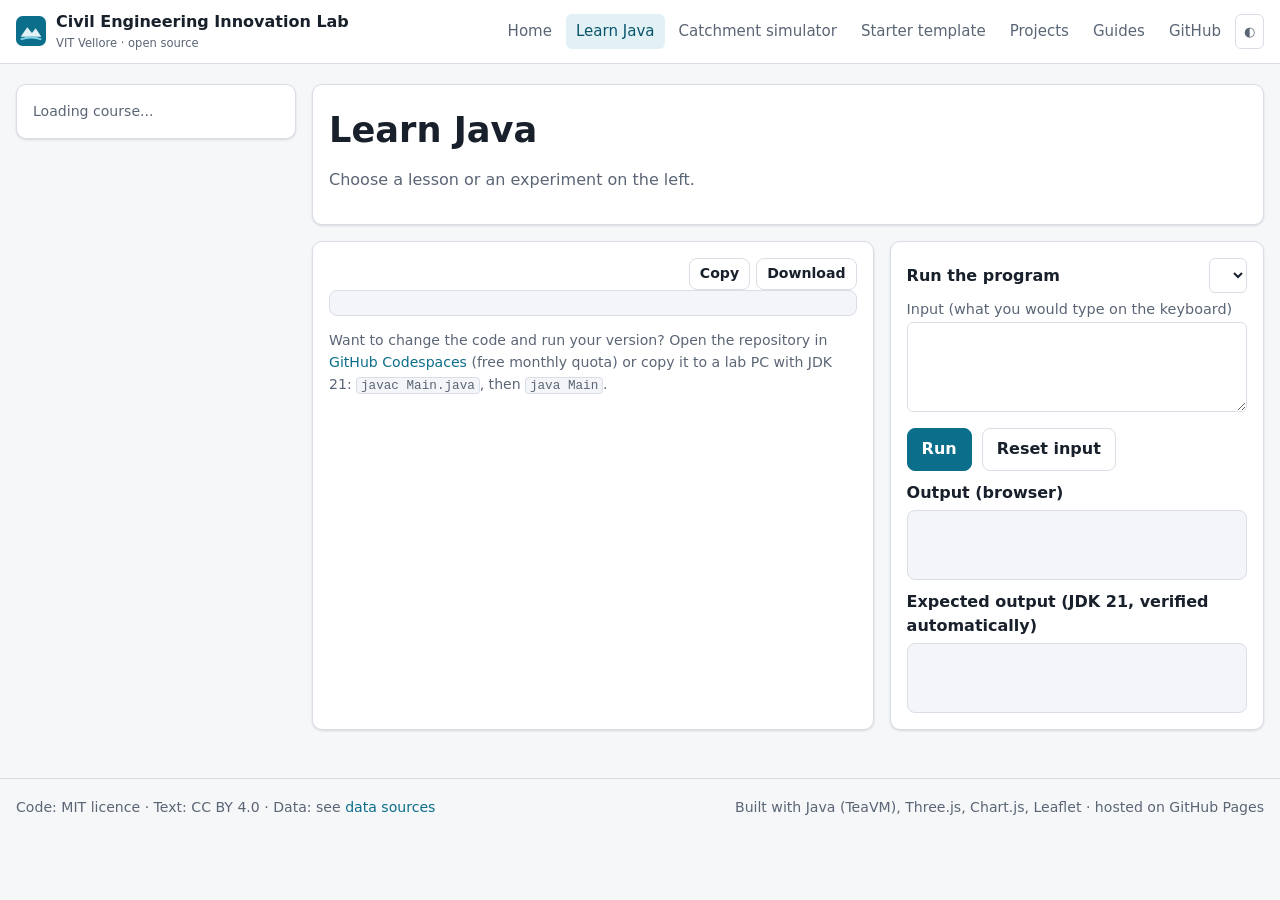
==== site/learn.html @ c2de1eef "Establish the Civil Engineering Innovation Lab: course, Java core, website, template, Android app - " ====
<!doctype html>
<html lang="en">
<head>
  <meta charset="utf-8">
  <meta name="viewport" content="width=device-width, initial-scale=1">
  <title>Learn Java</title>
  <meta name="description" content="Java from zero for civil engineers: 14 lessons and 23 laboratory experiments, each runnable in the browser.">
  <link rel="icon" href="assets/img/favicon.svg" type="image/svg+xml">
  <link rel="stylesheet" href="assets/css/lab.css">
  <link rel="stylesheet" href="assets/vendor/highlight/github.min.css" id="hl-light">
  <link rel="stylesheet" href="assets/vendor/highlight/github-dark.min.css" id="hl-dark" disabled>
  <script src="assets/vendor/marked/marked.umd.js"></script>
  <script src="assets/vendor/highlight/highlight.min.js"></script>
</head>
<body>
<main>
  <div class="learn">
    <aside class="card" id="toc" aria-label="Lessons and experiments">
      <div class="muted small">Loading course...</div>
    </aside>
    <section>
      <div id="content" class="card">
        <h1>Learn Java</h1>
        <p class="muted">Choose a lesson or an experiment on the left.</p>
      </div>
      <div class="workbench" id="workbench" hidden>
        <div class="card">
          <div class="row" style="justify-content:space-between;align-items:center">
            <div class="tabs" id="file-tabs" style="margin:0;border:none"></div>
            <div class="row" style="gap:6px">
              <button class="btn sm" id="copy-code">Copy</button>
              <a class="btn sm" id="download-code" download>Download</a>
            </div>
          </div>
          <pre><code class="language-java" id="code"></code></pre>
          <p class="small muted" style="margin-bottom:0">Want to change the code and run your version?
            Open the repository in <a id="codespaces-link" rel="noopener">GitHub Codespaces</a> (free monthly quota) or copy it to
            a lab PC with JDK 21: <code>javac Main.java</code>, then <code>java Main</code>.</p>
        </div>
        <div class="card io">
          <div class="head" style="margin-top:0">
            <b>Run the program</b>
            <select id="case-select" aria-label="Test case" style="width:auto"></select>
          </div>
          <div id="run-note" class="notice warn small" hidden></div>
          <label for="stdin">Input (what you would type on the keyboard)</label>
          <textarea id="stdin" spellcheck="false"></textarea>
          <div class="row" style="margin-top:8px">
            <button class="btn primary" id="run">Run</button>
            <button class="btn" id="reset-input">Reset input</button>
            <span id="run-status" class="small muted"></span>
          </div>
          <div class="head"><b>Output (browser)</b><span id="match"></span></div>
          <pre id="stdout"></pre>
          <div class="head"><b>Expected output (JDK 21, verified automatically)</b></div>
          <pre id="expected"></pre>
        </div>
      </div>
    </section>
  </div>
</main>
<script type="module" src="assets/js/learn.js"></script>
</body>
</html>
---- site/assets/css/lab.css ----
/* VIT Civil Engineering Innovation Lab - shared styles */
:root {
  --bg: #f6f7f9;
  --surface: #ffffff;
  --surface-2: #eef1f5;
  --border: #d9dee6;
  --text: #17202b;
  --muted: #5a6575;
  --accent: #0b6e8a;
  --accent-strong: #08546a;
  --accent-soft: #e2f1f5;
  --navy: #0f2c59;
  --warn: #9a5b00;
  --warn-soft: #fff4e0;
  --ok: #1d7a46;
  --ok-soft: #e5f5ec;
  --bad: #b3261e;
  --bad-soft: #fdecea;
  --code-bg: #f3f5f8;
  --shadow: 0 1px 2px rgba(16, 24, 40, .06), 0 1px 3px rgba(16, 24, 40, .08);
  --radius: 10px;
  --mono: ui-monospace, SFMono-Regular, Menlo, Consolas, "Liberation Mono", monospace;
  --sans: system-ui, -apple-system, "Segoe UI", Roboto, "Helvetica Neue", Arial, sans-serif;
  color-scheme: light;
}
@media (prefers-color-scheme: dark) {
  :root:not([data-theme="light"]) {
    --bg: #0f1419; --surface: #161d25; --surface-2: #1d2630; --border: #2c3845; --text: #e4e9ef;
    --muted: #9aa7b5; --accent: #4cb8d6; --accent-strong: #7fd0e6; --accent-soft: #15323c; --navy: #9fc1ef;
    --warn: #f0b660; --warn-soft: #3a2c14; --ok: #6fd39a; --ok-soft: #133024; --bad: #ff8a80; --bad-soft: #3b1714;
    --code-bg: #10161d; --shadow: 0 1px 2px rgba(0, 0, 0, .4); color-scheme: dark;
  }
}
:root[data-theme="dark"] {
  --bg: #0f1419; --surface: #161d25; --surface-2: #1d2630; --border: #2c3845; --text: #e4e9ef;
  --muted: #9aa7b5; --accent: #4cb8d6; --accent-strong: #7fd0e6; --accent-soft: #15323c; --navy: #9fc1ef;
  --warn: #f0b660; --warn-soft: #3a2c14; --ok: #6fd39a; --ok-soft: #133024; --bad: #ff8a80; --bad-soft: #3b1714;
  --code-bg: #10161d; --shadow: 0 1px 2px rgba(0, 0, 0, .4); color-scheme: dark;
}

* { box-sizing: border-box; }
html, body { margin: 0; padding: 0; }
body { background: var(--bg); color: var(--text); font: 16px/1.55 var(--sans); }
a { color: var(--accent); text-decoration: none; }
a:hover { text-decoration: underline; }
img, svg, canvas { max-width: 100%; }
code, pre, kbd { font-family: var(--mono); font-size: .9em; }
:not(pre) > code { background: var(--code-bg); border: 1px solid var(--border); border-radius: 4px; padding: 0 .3em; }
pre { background: var(--code-bg); border: 1px solid var(--border); border-radius: 8px; padding: 12px 14px; overflow: auto; }
h1, h2, h3, h4 { line-height: 1.25; color: var(--text); }
h1 { font-size: clamp(1.6rem, 3vw, 2.2rem); margin: .2em 0 .4em; }
h2 { font-size: 1.35rem; margin: 1.4em 0 .5em; }
h3 { font-size: 1.1rem; margin: 1.2em 0 .4em; }
table { border-collapse: collapse; width: 100%; font-size: .93rem; }
th, td { border-bottom: 1px solid var(--border); padding: 6px 8px; text-align: left; vertical-align: top; }
th { color: var(--muted); font-weight: 600; background: var(--surface-2); }
.table-wrap { overflow: auto; border: 1px solid var(--border); border-radius: 8px; }
.table-wrap table th:first-child, .table-wrap table td:first-child { padding-left: 12px; }

/* layout */
.site-header { position: sticky; top: 0; z-index: 1000; background: var(--surface); border-bottom: 1px solid var(--border); }
.site-header .bar { display: flex; align-items: center; gap: 16px; max-width: 1280px; margin: 0 auto; padding: 10px 16px; }
.brand { display: flex; align-items: center; gap: 10px; font-weight: 700; color: var(--text); white-space: nowrap; }
.brand:hover { text-decoration: none; }
.brand small { display: block; font-weight: 500; color: var(--muted); font-size: .72rem; }
.nav { display: flex; gap: 4px; flex-wrap: wrap; margin-left: auto; }
.nav a { color: var(--muted); padding: 6px 10px; border-radius: 6px; font-weight: 500; font-size: .94rem; }
.nav a:hover { background: var(--surface-2); color: var(--text); text-decoration: none; }
.nav a.active { color: var(--accent-strong); background: var(--accent-soft); }
.theme-btn { border: 1px solid var(--border); background: var(--surface); color: var(--muted); border-radius: 6px; padding: 5px 8px; cursor: pointer; }
.menu-btn { display: none; }
main { max-width: 1280px; margin: 0 auto; padding: 20px 16px 48px; }
.site-footer { border-top: 1px solid var(--border); color: var(--muted); font-size: .88rem; }
.site-footer .inner { max-width: 1280px; margin: 0 auto; padding: 18px 16px; display: flex; flex-wrap: wrap; gap: 8px 24px; justify-content: space-between; }

@media (max-width: 860px) {
  .menu-btn { display: inline-block; margin-left: auto; border: 1px solid var(--border); background: var(--surface); color: var(--text); border-radius: 6px; padding: 5px 10px; }
  .nav { display: none; width: 100%; order: 3; flex-direction: column; margin: 0; }
  .nav.open { display: flex; }
  .site-header .bar { flex-wrap: wrap; }
}

/* components */
.card { background: var(--surface); border: 1px solid var(--border); border-radius: var(--radius); box-shadow: var(--shadow); padding: 16px; }
.card h2:first-child, .card h3:first-child { margin-top: 0; }
.grid { display: grid; gap: 16px; }
.grid.cols-2 { grid-template-columns: repeat(auto-fit, minmax(min(100%, 420px), 1fr)); }
.grid.cols-3 { grid-template-columns: repeat(auto-fit, minmax(260px, 1fr)); }
.grid.cols-4 { grid-template-columns: repeat(auto-fit, minmax(200px, 1fr)); }
.muted { color: var(--muted); }
.small { font-size: .88rem; }
.badge { display: inline-block; font-size: .75rem; font-weight: 600; padding: 2px 8px; border-radius: 999px; border: 1px solid var(--border); color: var(--muted); background: var(--surface-2); }
.badge.ok { color: var(--ok); background: var(--ok-soft); border-color: transparent; }
.badge.warn { color: var(--warn); background: var(--warn-soft); border-color: transparent; }
.badge.accent { color: var(--accent-strong); background: var(--accent-soft); border-color: transparent; }
.notice { border-radius: 8px; padding: 10px 14px; border: 1px solid var(--border); background: var(--surface-2); font-size: .93rem; }
.notice.warn { background: var(--warn-soft); border-color: transparent; }
.notice.ok { background: var(--ok-soft); border-color: transparent; }
.notice.bad { background: var(--bad-soft); border-color: transparent; }
.btn { display: inline-flex; align-items: center; gap: 6px; border: 1px solid var(--border); background: var(--surface); color: var(--text); padding: 8px 14px; border-radius: 8px; font: inherit; font-weight: 600; cursor: pointer; text-decoration: none; }
.btn:hover { background: var(--surface-2); text-decoration: none; }
.btn.primary { background: var(--accent); border-color: var(--accent); color: #fff; }
.btn.primary:hover { background: var(--accent-strong); }
:root[data-theme="dark"] .btn.primary { color: #06212a; }
.btn:disabled { opacity: .55; cursor: progress; }
.btn.sm { padding: 4px 10px; font-size: .88rem; }
label { font-size: .9rem; color: var(--muted); font-weight: 500; }
input[type=number], input[type=text], input[type=date], select, textarea {
  font: inherit; color: var(--text); background: var(--surface); border: 1px solid var(--border); border-radius: 6px; padding: 6px 8px; width: 100%;
}
textarea { font-family: var(--mono); font-size: .9rem; resize: vertical; }
.field { display: flex; flex-direction: column; gap: 4px; margin-bottom: 10px; }
.row { display: flex; gap: 10px; flex-wrap: wrap; align-items: end; }
.row > .field { flex: 1 1 120px; }
.stat { background: var(--surface); border: 1px solid var(--border); border-radius: var(--radius); padding: 12px 14px; }
.stat .label { color: var(--muted); font-size: .82rem; }
.stat .value { font-size: 1.35rem; font-weight: 700; font-variant-numeric: tabular-nums; }
.stat .unit { font-size: .85rem; color: var(--muted); font-weight: 500; }
.tabs { display: flex; gap: 4px; border-bottom: 1px solid var(--border); margin-bottom: 12px; flex-wrap: wrap; }
.tabs button { background: none; border: none; border-bottom: 2px solid transparent; padding: 8px 12px; color: var(--muted); font: inherit; font-weight: 600; cursor: pointer; }
.tabs button.active { color: var(--accent-strong); border-bottom-color: var(--accent); }

/* hero */
.hero { padding: 28px 0 8px; }
.hero p.lead { font-size: 1.1rem; color: var(--muted); max-width: 820px; }
.flow { display: grid; grid-template-columns: repeat(auto-fit, minmax(170px, 1fr)); gap: 10px; counter-reset: step; }
.flow .step { counter-increment: step; background: var(--surface); border: 1px solid var(--border); border-radius: var(--radius); padding: 12px; }
.flow .step::before { content: counter(step); display: inline-grid; place-items: center; width: 24px; height: 24px; border-radius: 50%; background: var(--accent); color: #fff; font-size: .8rem; font-weight: 700; margin-bottom: 6px; }

/* course explorer */
.learn { display: grid; grid-template-columns: 280px minmax(0, 1fr); gap: 16px; align-items: start; }
.learn aside { position: sticky; top: 64px; max-height: calc(100vh - 80px); overflow: auto; }
.learn aside h3 { font-size: .8rem; text-transform: uppercase; letter-spacing: .06em; color: var(--muted); margin: 12px 8px 6px; }
.learn aside a { display: block; padding: 6px 8px; border-radius: 6px; color: var(--text); font-size: .92rem; }
.learn aside a .id { font-family: var(--mono); color: var(--muted); margin-right: 6px; font-size: .82rem; }
.learn aside a.active { background: var(--accent-soft); color: var(--accent-strong); }
.learn aside a:hover { text-decoration: none; background: var(--surface-2); }
.prose { max-width: 860px; }
.prose table { margin: 10px 0; }
.workbench { display: grid; grid-template-columns: minmax(0, 1.5fr) minmax(0, 1fr); gap: 16px; margin-top: 16px; }
.workbench pre { margin: 0; max-height: 560px; }
.io textarea { min-height: 90px; }
.io pre { min-height: 70px; white-space: pre-wrap; }
.io .head { display: flex; justify-content: space-between; align-items: center; gap: 8px; margin: 10px 0 4px; }
@media (max-width: 980px) {
  .learn { grid-template-columns: 1fr; }
  .learn aside { position: static; max-height: 260px; }
  .workbench { grid-template-columns: 1fr; }
}

/* catchment app */
.app { display: grid; grid-template-columns: 360px minmax(0, 1fr); gap: 16px; align-items: start; }
.app .controls { display: flex; flex-direction: column; gap: 12px; }
.app .controls .card { padding: 14px; }
.app .controls h3 { margin: 0 0 8px; font-size: 1rem; }
.viewport { position: relative; height: 520px; border-radius: var(--radius); overflow: hidden; border: 1px solid var(--border); background: #0b1720; }
.viewport canvas { display: block; width: 100%; height: 100%; }
.hud { position: absolute; left: 10px; top: 10px; background: rgba(8, 18, 26, .78); color: #e8f1f6; border-radius: 8px; padding: 8px 10px; font-size: .85rem; pointer-events: none; max-width: 70%; }
.hud b { font-variant-numeric: tabular-nums; }
.legend { position: absolute; right: 10px; bottom: 10px; background: rgba(8, 18, 26, .78); color: #e8f1f6; border-radius: 8px; padding: 8px 10px; font-size: .78rem; }
.legend .bar { width: 160px; height: 10px; border-radius: 3px; margin: 4px 0; }
.timeline { display: flex; gap: 10px; align-items: center; margin-top: 10px; flex-wrap: wrap; }
.timeline input[type=range] { flex: 1 1 240px; }
.timeline input#exag { flex: 0 0 90px; }
#map { height: 380px; border-radius: var(--radius); border: 1px solid var(--border); }
.chart-box { position: relative; height: 340px; }
.cn-table input { width: 64px; padding: 3px 6px; }
.spinner { display: inline-block; width: 14px; height: 14px; border: 2px solid currentColor; border-right-color: transparent; border-radius: 50%; animation: spin .8s linear infinite; vertical-align: -2px; }
@keyframes spin { to { transform: rotate(360deg); } }
@media (max-width: 1020px) { .app { grid-template-columns: 1fr; } .viewport { height: 380px; } }

/* projects */
.project-card { display: flex; flex-direction: column; gap: 8px; }
.project-card .meta { display: flex; gap: 6px; flex-wrap: wrap; }
.project-card .links { margin-top: auto; display: flex; gap: 8px; flex-wrap: wrap; }
.filters { display: flex; gap: 10px; flex-wrap: wrap; margin: 12px 0; }
.filters > * { flex: 1 1 200px; }

/* docs */
.docs { display: grid; grid-template-columns: 240px minmax(0, 1fr); gap: 16px; align-items: start; }
.docs nav a { display: block; padding: 6px 8px; border-radius: 6px; color: var(--text); font-size: .93rem; }
.docs nav a.active { background: var(--accent-soft); color: var(--accent-strong); }
@media (max-width: 860px) { .docs { grid-template-columns: 1fr; } }
---- site/assets/vendor/highlight/github.min.css ----
pre code.hljs{display:block;overflow-x:auto;padding:1em}code.hljs{padding:3px 5px}/*!
  Theme: GitHub
  Description: Light theme as seen on github.com
  Author: github.com
  Maintainer: @Hirse
  Updated: 2021-05-15

  Outdated base version: https://github.com/primer/github-syntax-light
  Current colors taken from GitHub's CSS
*/.hljs{color:#24292e;background:#fff}.hljs-doctag,.hljs-keyword,.hljs-meta .hljs-keyword,.hljs-template-tag,.hljs-template-variable,.hljs-type,.hljs-variable.language_{color:#d73a49}.hljs-title,.hljs-title.class_,.hljs-title.class_.inherited__,.hljs-title.function_{color:#6f42c1}.hljs-attr,.hljs-attribute,.hljs-literal,.hljs-meta,.hljs-number,.hljs-operator,.hljs-selector-attr,.hljs-selector-class,.hljs-selector-id,.hljs-variable{color:#005cc5}.hljs-meta .hljs-string,.hljs-regexp,.hljs-string{color:#032f62}.hljs-built_in,.hljs-symbol{color:#e36209}.hljs-code,.hljs-comment,.hljs-formula{color:#6a737d}.hljs-name,.hljs-quote,.hljs-selector-pseudo,.hljs-selector-tag{color:#22863a}.hljs-subst{color:#24292e}.hljs-section{color:#005cc5;font-weight:700}.hljs-bullet{color:#735c0f}.hljs-emphasis{color:#24292e;font-style:italic}.hljs-strong{color:#24292e;font-weight:700}.hljs-addition{color:#22863a;background-color:#f0fff4}.hljs-deletion{color:#b31d28;background-color:#ffeef0}
---- site/assets/vendor/highlight/github-dark.min.css ----
pre code.hljs{display:block;overflow-x:auto;padding:1em}code.hljs{padding:3px 5px}/*!
  Theme: GitHub Dark
  Description: Dark theme as seen on github.com
  Author: github.com
  Maintainer: @Hirse
  Updated: 2021-05-15

  Outdated base version: https://github.com/primer/github-syntax-dark
  Current colors taken from GitHub's CSS
*/.hljs{color:#c9d1d9;background:#0d1117}.hljs-doctag,.hljs-keyword,.hljs-meta .hljs-keyword,.hljs-template-tag,.hljs-template-variable,.hljs-type,.hljs-variable.language_{color:#ff7b72}.hljs-title,.hljs-title.class_,.hljs-title.class_.inherited__,.hljs-title.function_{color:#d2a8ff}.hljs-attr,.hljs-attribute,.hljs-literal,.hljs-meta,.hljs-number,.hljs-operator,.hljs-selector-attr,.hljs-selector-class,.hljs-selector-id,.hljs-variable{color:#79c0ff}.hljs-meta .hljs-string,.hljs-regexp,.hljs-string{color:#a5d6ff}.hljs-built_in,.hljs-symbol{color:#ffa657}.hljs-code,.hljs-comment,.hljs-formula{color:#8b949e}.hljs-name,.hljs-quote,.hljs-selector-pseudo,.hljs-selector-tag{color:#7ee787}.hljs-subst{color:#c9d1d9}.hljs-section{color:#1f6feb;font-weight:700}.hljs-bullet{color:#f2cc60}.hljs-emphasis{color:#c9d1d9;font-style:italic}.hljs-strong{color:#c9d1d9;font-weight:700}.hljs-addition{color:#aff5b4;background-color:#033a16}.hljs-deletion{color:#ffdcd7;background-color:#67060c}
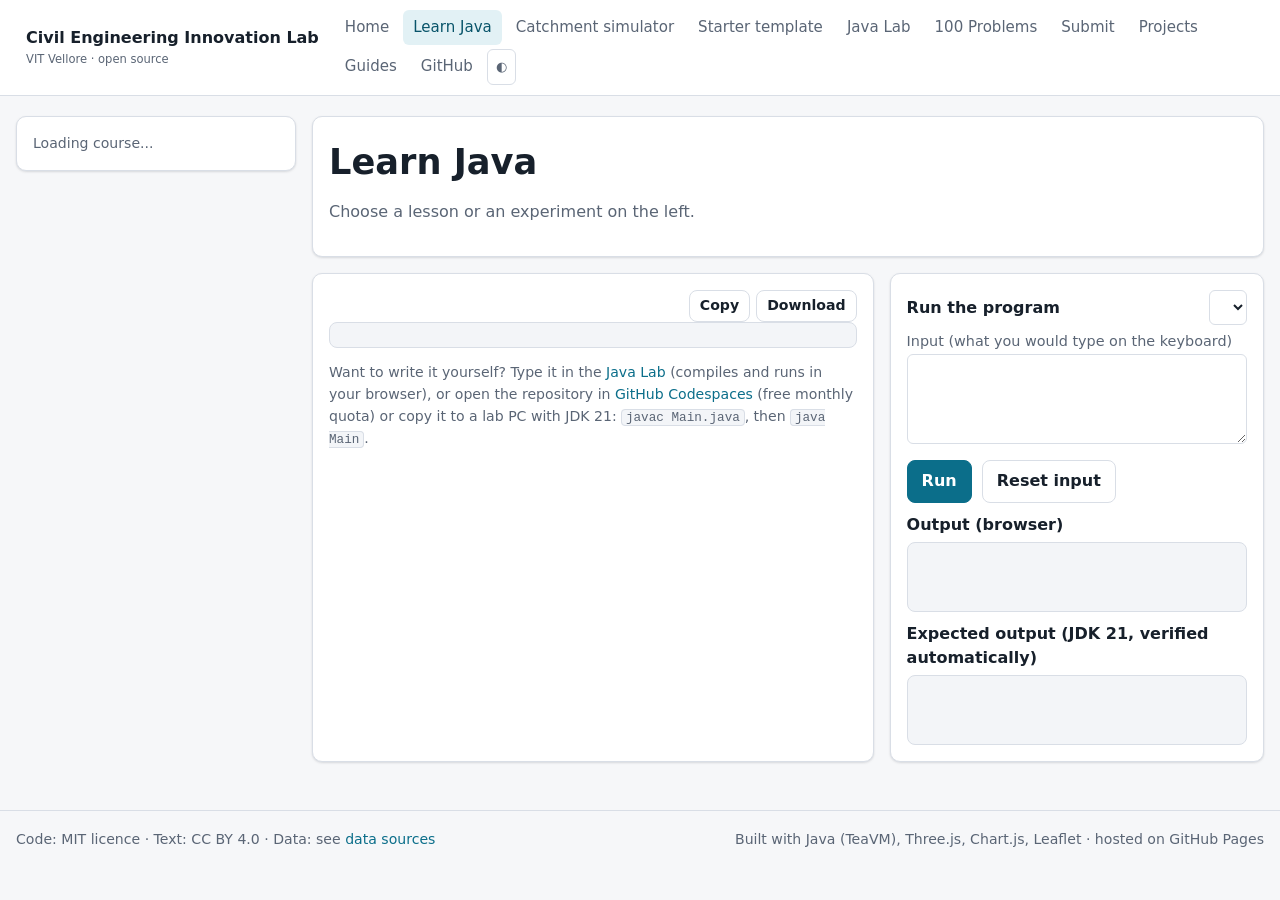
==== commit 881fd0df: "In-browser compiler: nested JDK types, file I/O notes; Lab guide and links - Build fix for teavm-jav" ====
--- a/site/learn.html
+++ b/site/learn.html
@@ -33,8 +33,8 @@
             </div>
           </div>
           <pre><code class="language-java" id="code"></code></pre>
-          <p class="small muted" style="margin-bottom:0">Want to change the code and run your version?
-            Open the repository in <a id="codespaces-link" rel="noopener">GitHub Codespaces</a> (free monthly quota) or copy it to
+          <p class="small muted" style="margin-bottom:0">Want to write it yourself? Type it in the
+            <a id="lab-link" href="lab.html">Java Lab</a> (compiles and runs in your browser), or open the repository in <a id="codespaces-link" rel="noopener">GitHub Codespaces</a> (free monthly quota) or copy it to
             a lab PC with JDK 21: <code>javac Main.java</code>, then <code>java Main</code>.</p>
         </div>
         <div class="card io">
